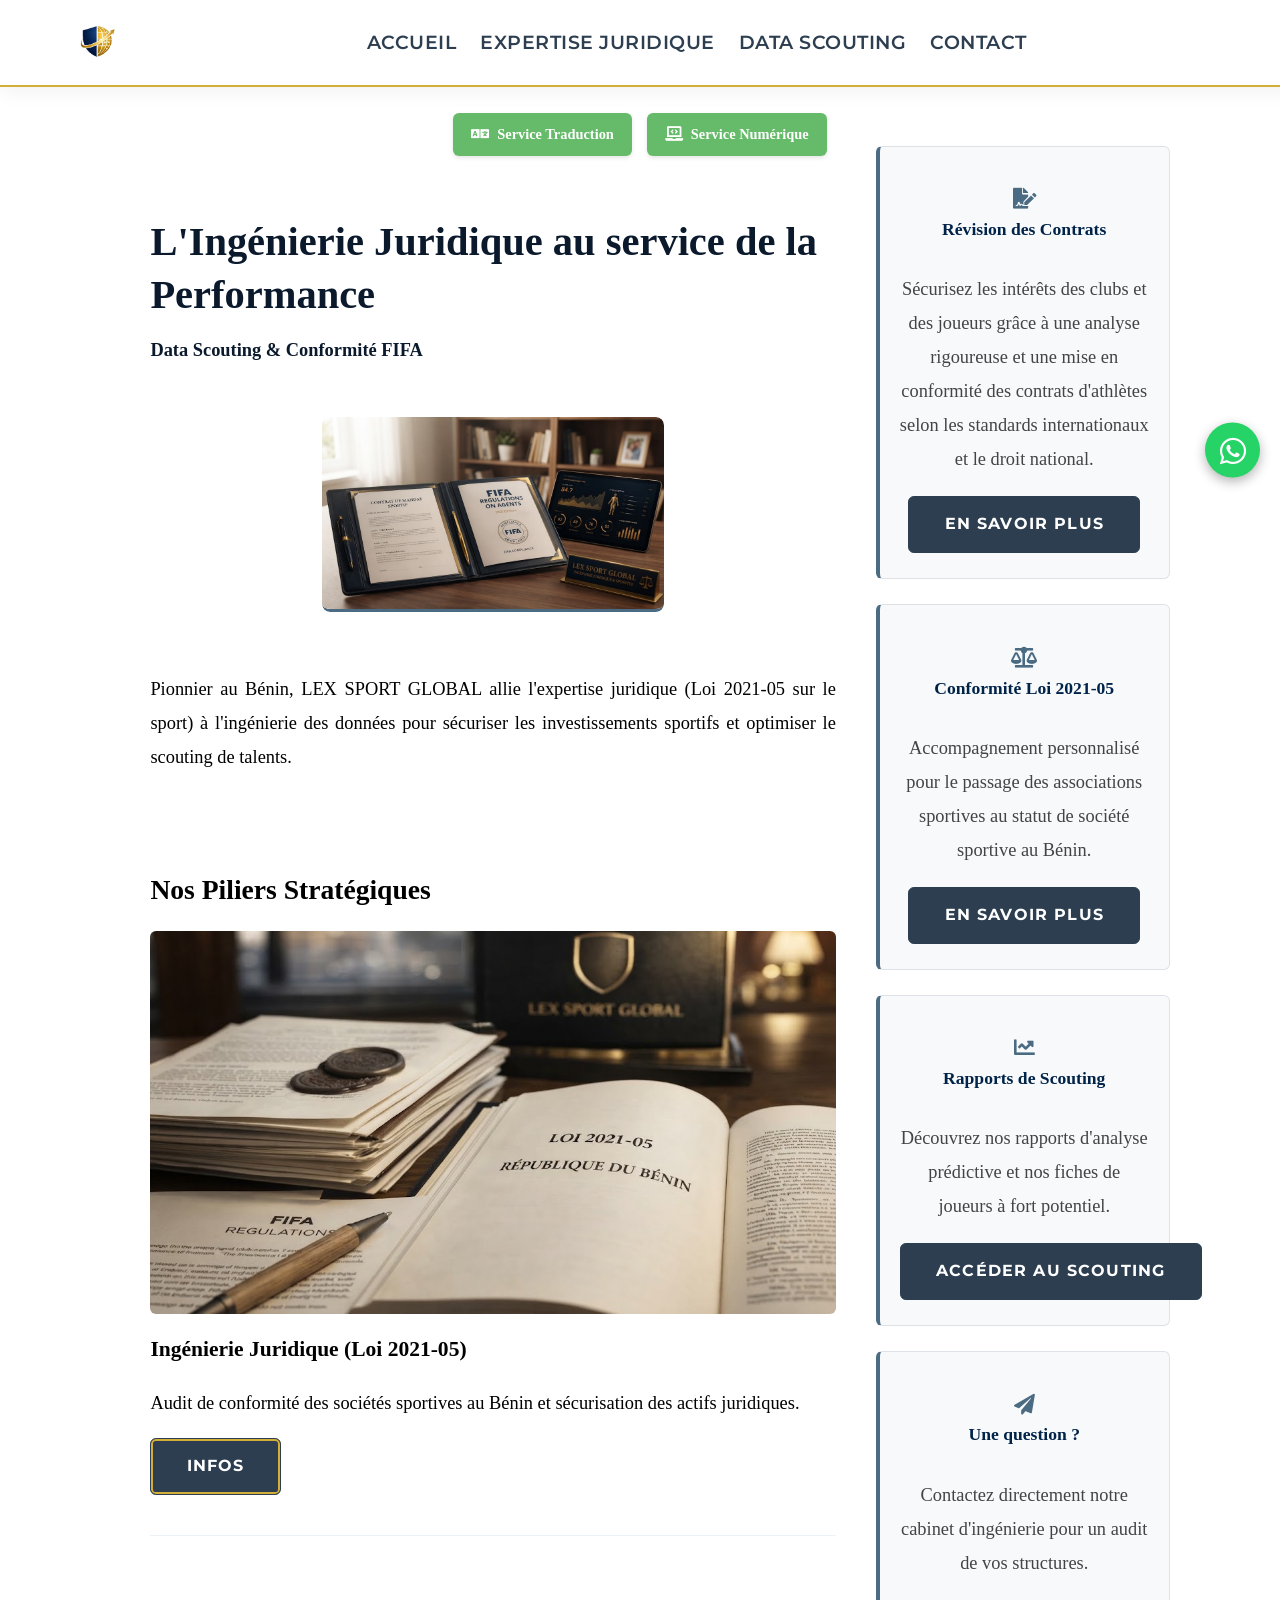
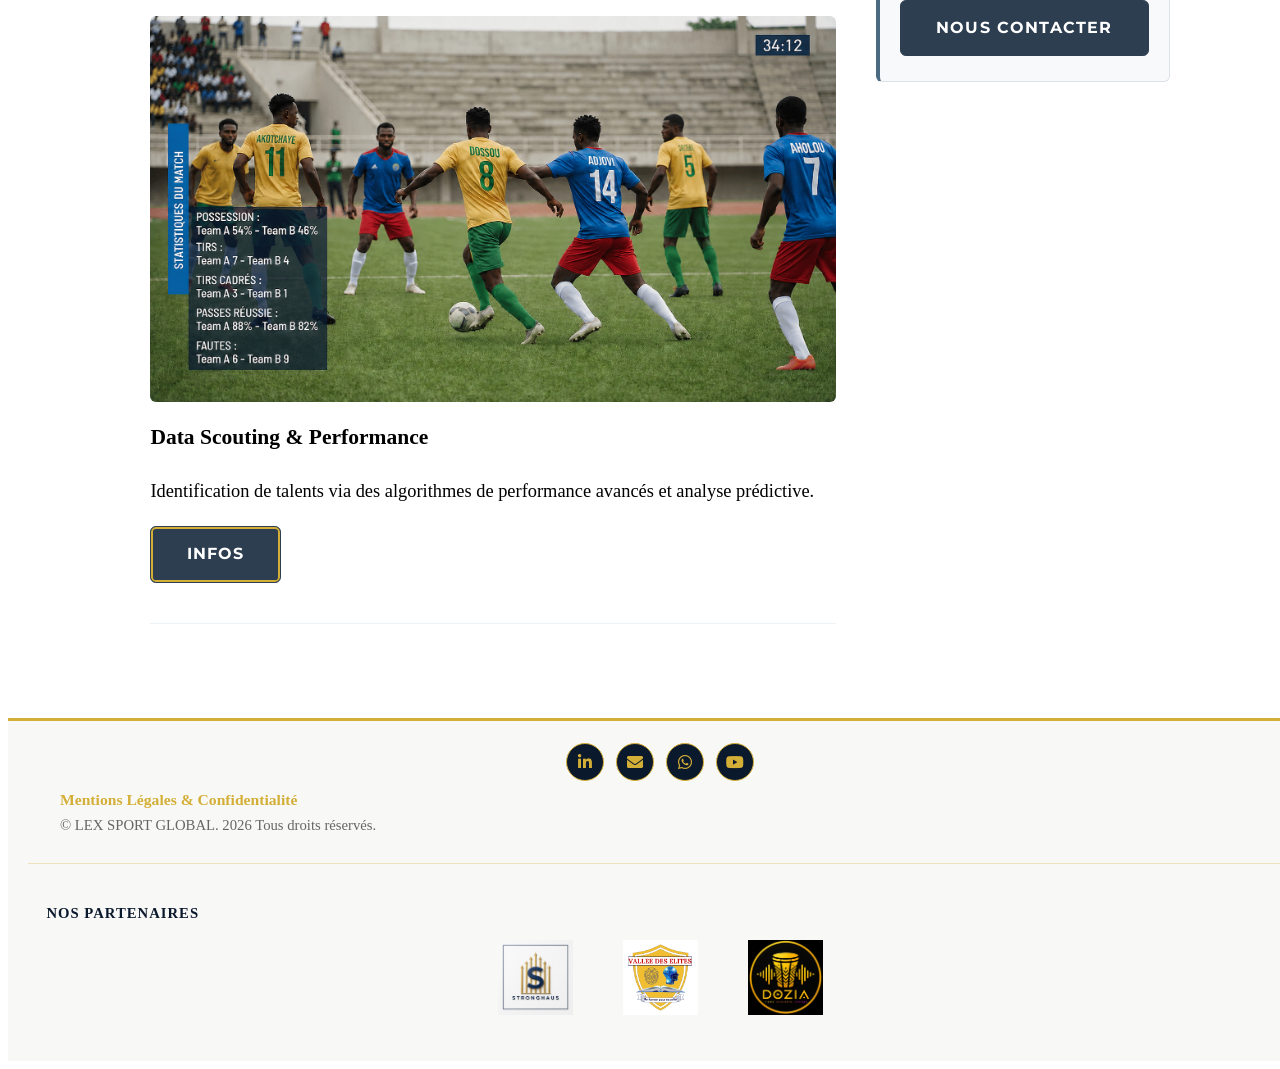
==== index.html @ 646df663 "Update index.html" ====
<!DOCTYPE HTML>
<html lang="fr">
	<head>
		<title>Lex Sport Global | Droit • Data • Performance</title>
		<meta charset="utf-8" />
		<meta name="viewport" content="width=device-width, initial-scale=1, user-scalable=no" />

	<!-- FAVICONS -->
		<link rel="icon" type="image/x-icon" href="images/favicon.ico">
		<link rel="icon" type="image/svg+xml" href="images/favicon.svg">
		<link rel="apple-touch-icon" href="images/apple-touch-icon.png">
		
		<link rel="stylesheet" href="assets/css/fontawesome-all.min.css" />
		<link rel="stylesheet" href="assets/css/main.css" />

		<!-- Styles spécifiques pour la disposition 70/30 & Ajustements Bannière -->
		<style>
			/* Agencement 70/30 pour ordinateurs et grands écrans */
			@media screen and (min-width: 981px) {
				.page-layout-container {
					display: flex;
					gap: 40px;
					align-items: flex-start;
				}
				.main-content-70 {
					flex: 0 0 70%;
					max-width: 70%;
				}
				.sidebar-30 {
					flex: 0 0 30%;
					max-width: 30%;
				}
			}

			/* Repli sur 100% de largeur pour tablettes et mobiles */
			@media screen and (max-width: 980px) {
				.page-layout-container {
					display: block;
				}
				.main-content-70,
				.sidebar-30 {
					width: 100%;
					max-width: 100%;
				}
				.sidebar-30 {
					margin-top: 40px;
				}
			}

			/* Style conteneur d'encadré pour la colonne de droite (Centré et couleurs sobres) */
			.sidebar-box {
				background-color: #f8f9fa;
				border: 1px solid rgba(0, 35, 73, 0.1);
				border-left: 4px solid #4A6B82; /* Remplacement de l'or par un bleu ardoise sobre */
				padding: 25px 20px;
				border-radius: 6px;
				margin-bottom: 25px;
				text-align: center; 
				
				/* Centre les textes et éléments internes */
				display: flex;
				flex-direction: column;
				align-items: center;
				justify-content: center;
			}
			.sidebar-box h3 {
				color: #002349;
				margin-bottom: 12px;
				font-size: 1.1rem;
				text-align: center;
				width: 100%;
			}
			.sidebar-box h3 i {
				display: block;
				margin: 0 auto 8px auto;
				color: #4A6B82; /* Icône sobre harmonisée */
				font-size: 1.3rem;
			}
			.sidebar-box p {
				font-size: 0.9rem;
				line-height: 1.6;
				color: #444;
				text-align: center;
				margin-bottom: 20px;
			}
			
			/* Centrage et harmonisation sobre des boutons de la sidebar */
			.sidebar-box .button {
				display: inline-flex;
				align-items: center;
				justify-content: center;
				margin: 0 auto;
				background-color: #2C3E50 !important; /* Gris-bleu foncé neutre et professionnel */
				color: #ffffff !important;
				border: 1px solid #2C3E50 !important;
				box-shadow: none !important;
				transition: background-color 0.3s ease, border-color 0.3s ease;
			}
			.sidebar-box .button:hover {
				background-color: #1A252F !important;
				border-color: #1A252F !important;
			}

			/* --- CORRECTION : Suppression des puces sur les actions --- */
			.actions {
				list-style: none;
				padding: 0;
				margin: 0;
			}
			
			/* Harmonisation sobre des boutons généraux de la page */
			.actions .button {
				background-color: #2C3E50 !important;
				color: #ffffff !important;
				border: 1px solid #2C3E50 !important;
			}
			.actions .button:hover {
				background-color: #1A252F !important;
				border-color: #1A252F !important;
			}

			/* --- AJUSTEMENTS DEMANDÉS (ACCUEIL) --- */
			/* 1. Centrage et rapprochement du Titre et du Sous-titre */
			.banner-custom .banner-title {
				text-align: center;
				margin-bottom: 10px; /* Réduit pour rapprocher de l'image */
			}
			.banner-custom .banner-title h1 {
				margin-bottom: 5px;
			}

			/* 2. Image Cover ultra-large et rapprochée des textes sur PC */
			.cover-image-container {
				display: flex;
				justify-content: center;
				margin: 10px 0; /* Marges réduites pour rapprocher des textes haut et bas */
			}
			.cover-image-container img {
				width: 100%; /* Largeur maximale sur PC */
				max-height: 560px; /* Hauteur généreuse */
				object-fit: cover;
				border-radius: 8px;
				border-bottom: 3px solid #4A6B82; /* Remplacement de la bordure dorée */
				box-shadow: 0 10px 25px rgba(0,0,0,0.15);
			}

			.banner-body {
				margin-top: 10px; /* Rapproche le texte du dessous de l'image */
			}

			/* Adaptation mobile pour l'image cover (réglages maintenus) */
			@media screen and (max-width: 736px) {
				.cover-image-container img {
					width: 100%;
					max-height: 300px;
				}
			}
			/* --- BOUTONS SERVICES PERSONNELS --- */
.personal-services {
    display: flex;
    justify-content: center;
    gap: 15px;
    padding: 15px 20px 0 20px;
    margin-bottom: -10px; /* Réduit l'espace avant le contenu principal */
}
.btn-perso {
    background-color: #66bb6a !important; /* Vert clair */
    color: #ffffff !important;
    padding: 8px 18px;
    border-radius: 6px;
    text-decoration: none;
    font-weight: 600;
    font-size: 0.9rem;
    display: inline-flex;
    align-items: center;
    border: none;
    box-shadow: 0 2px 4px rgba(0,0,0,0.1);
    transition: opacity 0.3s ease;
}
.btn-perso i {
    margin-right: 8px; /* Espace entre l'icône et le texte */
}
.btn-perso:hover {
    opacity: 0.85; /* Effet visuel au survol */
}

/* Adaptation pour les téléphones portables */
@media screen and (max-width: 736px) {
    .personal-services {
        flex-direction: column;
        align-items: center;
        gap: 10px;
    }
    .btn-perso {
        width: 100%;
        justify-content: center;
    }
}
		</style>

		<!-- Google tag (gtag.js) -->
		<script async src="https://www.googletagmanager.com/gtag/js?id=G-VKBQS18D5E"></script>
		<script>
		  window.dataLayer = window.dataLayer || [];
		  function gtag(){dataLayer.push(arguments);}
		  gtag('js', new Date());

		  gtag('config', 'G-VKBQS18D5E');
		</script>
		<!-- Import de la police Montserrat -->
		<link rel="preconnect" href="https://fonts.googleapis.com">
		<link rel="preconnect" href="https://fonts.gstatic.com" crossorigin>
		<link href="https://fonts.googleapis.com/css2?family=Montserrat:wght@400;500;600;700&display=swap" rel="stylesheet">
	</head>
	<body class="is-preload">

		<div id="wrapper">

			<!-- Header Horizontal -->
			<header id="header">
				<div class="header-container">
					<!-- Logo -->
					<a href="index.html" class="logo">
                         <img src="images/logo_final.jpg" alt="Logo LEX SPORT GLOBAL" style="height: 38px;" />
                    </a>

					<!-- Menu Navigation -->
					<nav id="menu-nav">
						<ul>
							<li><a href="index.html">Accueil</a></li>
							<li><a href="generic.html">Expertise Juridique</a></li>
							<li><a href="scouting.html">Data Scouting</a></li> 
							<li><a href="contact.html">Contact</a></li>
						</ul>
					</nav>

					<div class="header-right">
						
						<!-- Bouton Hamburger Mobile -->
						<button class="nav-toggle" id="navToggle" aria-label="Toggle Menu">
							<i class="fas fa-bars"></i>
						</button>
					</div>
				</div>
			</header>
<!-- BOUTONS SERVICES PERSONNELS (Sous le menu) -->
<div class="personal-services">
<a href="https://wa.me/2290196454539?text=Bonjour,%20je%20souhaiterais%20avoir%20des%20informations%20sur%20votre%20service%20de%20traduction." class="btn-perso" target="_blank" rel="noopener noreferrer">
	<i class="fas fa-language"></i> Service Traduction
</a>
<a href="https://wa.me/2290196454539?text=Bonjour,%20je%20souhaiterais%20avoir%20des%20informations%20sur%20vos%20services%20numériques." class="btn-perso" target="_blank" rel="noopener noreferrer">
	<i class="fas fa-laptop-code"></i> Service Numérique
</a>
</div>
			<!-- Contenu principal -->
			<div id="main">
				<div class="inner">

					<!-- Structure globale 70% à gauche / 30% à droite -->
					<div class="page-layout-container">

						<!-- COLONNE PRINCIPALE (70% de la largeur sur PC) -->
						<main class="main-content-70">

							<!-- Banner Section -->
							<section id="banner" class="banner-custom">
							  <!-- 1. Titre & Sous-titre (Centrés) -->
							  <div class="banner-title">
							    <h1>
							      L'Ingénierie Juridique au service de la Performance
							    </h1>
							    <p class="subtitle-tagline">
							      Data Scouting &amp; Conformité FIFA
							    </p>
							  </div>

							  <!-- 2. Image Cover Agrandie, Élargie et Rapprochée -->
							  <div class="cover-image-container">
							    <img src="images/cover.jpg" alt="Lex Sport Global - Expertise Juridique et Data" />
							  </div>

							  <!-- 3. Paragraphe de texte -->
							  <div class="banner-body">
							    <p class="lang-fr">
							      Pionnier au Bénin, LEX SPORT GLOBAL allie l'expertise juridique (Loi 2021-05 sur le sport) à l'ingénierie des données pour sécuriser les investissements sportifs et optimiser le scouting de talents.
							    </p>
							  </div>
							</section>

							<!-- Section Piliers Stratégiques -->
							<section>
								<header class="major">
									<h2>Nos Piliers Stratégiques</h2>
								</header>
								<div class="posts">
									<!-- Article 1 -->
									<article>
										<a href="generic.html" class="image">
											<img src="images/expertise_legal.jpg" alt="Ingénierie Juridique" />
										</a>
										<h3>Ingénierie Juridique (Loi 2021-05)</h3>
										<p class="lang-fr">Audit de conformité des sociétés sportives au Bénin et sécurisation des actifs juridiques.</p>
										<div class="actions">
											<a href="generic.html" class="button">Infos</a>
										</div>
									</article>
									<!-- Article 2 -->
									<article>
										<a href="scouting.html" class="image">
											<img src="images/scouting_data.jpg" alt="Data Scouting" />
										</a>
										<h3>Data Scouting & Performance</h3>
										<p class="lang-fr">Identification de talents via des algorithmes de performance avancés et analyse prédictive.</p>
										<div class="actions">
											<a href="scouting.html" class="button">Infos</a>
										</div>
									</article>
								</div>
							</section>

						</main>

						<!-- COLONNE LATÉRALE / SIDEBAR (30% de la largeur sur PC) -->
						<aside class="sidebar-30">
							
							<!-- Nouveau bloc : Révision des contrats des athlètes -->
							<div class="sidebar-box">
								<h3><i class="fas fa-file-signature"></i> Révision des Contrats</h3>
								<p>Sécurisez les intérêts des clubs et des joueurs grâce à une analyse rigoureuse et une mise en conformité des contrats d'athlètes selon les standards internationaux et le droit national.</p>
								<a href="generic.html" class="button small">En savoir plus</a>
							</div>

							<div class="sidebar-box">
								<h3><i class="fas fa-balance-scale"></i> Conformité Loi 2021-05</h3>
								<p>Accompagnement personnalisé pour le passage des associations sportives au statut de société sportive au Bénin.</p>
								<a href="generic.html" class="button small">En savoir plus</a>
							</div>

							<div class="sidebar-box">
								<h3><i class="fas fa-chart-line"></i> Rapports de Scouting</h3>
								<p>Découvrez nos rapports d'analyse prédictive et nos fiches de joueurs à fort potentiel.</p>
								<a href="scouting.html" class="button small">Accéder au Scouting</a>
							</div>

							<div class="sidebar-box">
								<h3><i class="fas fa-paper-plane"></i> Une question ?</h3>
								<p>Contactez directement notre cabinet d'ingénierie pour un audit de vos structures.</p>
								<a href="contact.html" class="button small">Nous contacter</a>
							</div>

						</aside>

					</div> <!-- Fin .page-layout-container -->

				</div>
			</div>

			<!-- Footer -->
			<footer id="footer">
				<div class="inner">
					<ul class="icons">
						<li><a href="https://www.linkedin.com/company/lexsportglobal/?viewAsMember=true" target="_blank" rel="noopener noreferrer" class="icon brands fa-linkedin-in"><span class="label">LinkedIn</span></a></li>
						<li><a href="mailto:lexsportglobal.contact@gmail.com" target="_blank" rel="noopener noreferrer" class="icon solid fa-envelope"><span class="label">Email</span></a></li>
						<li><a href="https://wa.me/2290196454539?text=Bonjour%20LEX%20SPORT%20GLOBAL,%20je%20souhaiterais%20en%20savoir%20plus%20sur%20vos%20services%20d'audit." target="_blank" rel="noopener noreferrer" class="icon brands fa-whatsapp"><span class="label">WhatsApp</span></a></li>
						<li><a href="https://youtube.com" target="_blank" rel="noopener noreferrer" class="icon brands fa-youtube"><span class="label">YouTube</span></a></li>
					</ul>
					<p><a href="legales.html">Mentions Légales & Confidentialité</a></p>
					<p class="copyright">&copy; LEX SPORT GLOBAL. 2026 Tous droits réservés.</p>
				</div>

				<!-- Section Partenaires -->
				<section class="partners-section">
				    <h2>Nos Partenaires</h2>
				    <div class="partners-grid">
				        <div class="partner-item">
				            <img src="images/Stronghaus-logo.png" alt="Stronghaus" />
				        </div>
				        <div class="partner-item">
				            <img src="images/vallée_des_elites.png" alt="Vallée des Elites" />
				        </div>
				        <div class="partner-item">
				            <img src="images/dozia logo.png" alt="Dozia" />
				        </div>
				    </div>
				</section>
			</footer>

		</div>

		<!-- Bulle Flottante WhatsApp -->
		<a href="https://wa.me/2290196454539?text=Demande%20d'information" class="whatsapp-float" aria-label="Contact WhatsApp">
			<i class="fab fa-whatsapp"></i>
		</a>
          <!-- Scripts -->
		<script src="assets/js/jquery.min.js"></script>
		<script src="assets/js/browser.min.js"></script>
		<script src="assets/js/breakpoints.min.js"></script>
		<script src="assets/js/util.js"></script>
		<script src="assets/js/main.js"></script>
		<script src="assets/js/hamburger.js"></script>
	</body>
</html>
---- assets/css/main.css ----
/* --------------------------------------------------------------------------
   1. Base & Reset Modifications
   -------------------------------------------------------------------------- */
#wrapper {
  display: block !important;
  padding-top: 90px;
}

#main {
  width: 100% !important;
  max-width: 1200px;
  margin: 0 auto;
}

#main > .inner {
  padding: 0 6em 0.1em 6em;
  margin: 0 auto;
  max-width: 110em;
}

#main > .inner > section {
  padding: 4em 0 4em 0;
  border-top: solid 2px rgba(210, 215, 217, 0.75);
}

#main > .inner > section:first-of-type {
  border-top: 0 !important;
}

@media screen and (max-width: 736px) {
  #main > .inner {
    padding: 0 1.5em 0.1em 1.5em;
  }
}

/* --------------------------------------------------------------------------
   2. Modern Header & Navigation Controls
   -------------------------------------------------------------------------- */
#header {
  position: fixed;
  top: 0;
  left: 0;
  width: 100%;
  z-index: 1000;
  background: rgba(255, 255, 255, 0.98);
  backdrop-filter: blur(8px);
  border-bottom: 2px solid #D4AF37;
  box-shadow: 0 4px 20px rgba(11, 25, 44, 0.06);
  padding: 0 2em;
  height: 85px;
  margin: 0;
  display: flex;
  align-items: center;
}

.header-container {
  max-width: 1200px;
  width: 100%;
  height: 100%;
  margin: 0 auto;
  display: flex;
  align-items: center;
  justify-content: space-between;
}

/* Header Logo */
#header .logo {
  display: flex;
  flex-direction: column;
  align-items: center;
  justify-content: center;
  border: none;
  text-decoration: none;
  line-height: 1.2;
  padding: 5px 0;
}

#header .logo img {
  margin-right: 0 !important;
  margin-bottom: 3px;
  height: 38px;
  width: auto;
}

/* Desktop Horizontal Menu */
#menu-nav {
  display: block !important;
}

#menu-nav ul {
  list-style: none;
  margin: 0;
  padding: 0;
  display: flex;
  align-items: center;
  gap: 24px;
}

#menu-nav ul li {
  padding: 0;
}

#menu-nav ul li a {
  text-decoration: none;
  font-weight: 700;
  text-transform: uppercase;
  font-size: 1.05em;
  letter-spacing: 0.05em;
  color: #2c3e50;
  position: relative;
  padding: 10px 0;
  transition: color 0.25s ease;
}

#menu-nav ul li a::after {
  content: '';
  position: absolute;
  bottom: 0;
  left: 0;
  width: 0%;
  height: 3px;
  background-color: #C5A05F;
  transition: width 0.25s ease;
}

#menu-nav ul li a:hover {
  color: #C5A05F;
}

#menu-nav ul li a:hover::after {
  width: 100%;
}

/* Header Right Area */
.header-right {
  display: flex;
  align-items: center;
  gap: 16px;
}

.btn-contact-header {
  background-color: #2c3e50 !important;
  color: #ffffff !important;
  box-shadow: none !important;
  border-radius: 4px;
  font-size: 0.8em !important;
  height: 2.8em !important;
  line-height: 2.8em !important;
  padding: 0 1.4em !important;
  font-weight: 700;
  text-transform: uppercase;
  letter-spacing: 0.05em;
  transition: all 0.25s ease !important;
}

.btn-contact-header:hover {
  background-color: #C5A05F !important;
  color: #0B192C !important;
}

.nav-toggle {
  display: none;
  background: transparent;
  border: none;
  font-size: 1.5em;
  cursor: pointer;
  color: #2c3e50;
  padding: 8px;
  box-shadow: none !important;
}

/* --------------------------------------------------------------------------
   3. Social Media & Icons (Footer & Contact)
   -------------------------------------------------------------------------- */

/* Alignement et structure de la liste d'icônes */
ul.icons,
ul.contact-icons,
ul.contact-icons-only {
    display: flex !important;
    justify-content: center !important;
    align-items: center !important;
    gap: 15px !important;
    list-style: none !important;
    padding: 0 !important;
    margin: 1.5em 0 !important;
}

ul.icons li,
ul.contact-icons li,
ul.contact-icons-only li {
    padding: 0 !important;
    display: inline-block !important;
}

/* Cercles dorés pour les icônes */
ul.icons li a,
ul.contact-icons li a,
ul.contact-icons-only li a {
    display: inline-flex !important;
    align-items: center !important;
    justify-content: center !important;
    width: 42px !important;
    height: 42px !important;
    border-radius: 50% !important;
    background: #0B192C !important;
    border: 1px solid #D4AF37 !important;
    color: #D4AF37 !important;
    font-size: 1.1em !important;
    text-decoration: none !important;
    transition: all 0.3s ease !important;
    position: relative;
}

/* Animation au survol */
ul.icons li a:hover,
ul.contact-icons li a:hover,
ul.contact-icons-only li a:hover {
    background-color: #D4AF37 !important;
    color: #0B192C !important;
    transform: translateY(-3px) !important;
    box-shadow: 0 4px 12px rgba(212, 175, 55, 0.3) !important;
}

/* Gestion du texte caché (.label) sans bloquer l'affichage des icônes */
ul.icons li a .label,
ul.contact-icons li a .label {
    display: inline-block !important;
    width: 0 !important;
    height: 0 !important;
    overflow: hidden !important;
    font-size: 0 !important;
    text-indent: -9999px !important;
}

/* Support Font Awesome pour afficher correctement les glyphes */
ul.icons li a.icon::before,
ul.contact-icons li a.icon::before {
    font-size: 1rem !important;
    line-height: 1 !important;
    display: inline-block !important;
}

ul.icons li a.brands::before,
ul.contact-icons li a.brands::before {
    font-family: 'Font Awesome 5 Brands', 'Font Awesome 6 Brands' !important;
    font-weight: 400 !important;
}

ul.icons li a.solid::before,
ul.contact-icons li a.solid::before {
    font-family: 'Font Awesome 5 Free', 'Font Awesome 6 Free' !important;
    font-weight: 900 !important;
}

/* --------------------------------------------------------------------------
   4. Banner Section & Cover Image Configuration
   -------------------------------------------------------------------------- */
#banner {
  display: flex !important;
  flex-direction: column !important;
  align-items: stretch !important;
  padding: 2em 0 3em 0 !important;
  width: 100% !important;
}

#banner .content {
  width: 100% !important;
  max-width: 100% !important;
  flex-grow: 1 !important;
  flex-shrink: 1 !important;
  margin: 0 !important;
  padding: 0 !important;
}

#banner .image,
.cover-image-container {
  width: 50% !important;
  max-width: 50% !important;
  margin: 1.5rem auto 2rem auto !important;
  overflow: hidden;
  border-radius: 8px;
  display: block !important;
}

#banner .image img,
.cover-image-container img {
  width: 100% !important;
  height: auto !important;
  max-height: 364px;
  object-fit: cover;
  display: block;
}

.banner-title h1 {
  color: #0B192C;
  margin-bottom: 0.5rem;
  line-height: 1.3 !important;
  font-size: 2.2em;
}

.banner-title .subtitle-tagline {
  font-size: 1.15em;
  font-weight: 600;
  color: #0B192C;
  margin-top: 0.75rem;
  margin-bottom: 1rem;
}

.banner-body {
  width: 100%;
  margin-top: 1rem;
}

/* --------------------------------------------------------------------------
   5. Content Alignment, Typography & Line Height
   -------------------------------------------------------------------------- */
body, p, li {
  font-size: 1.15rem !important;
  line-height: 1.85 !important;
  text-align: justify;
}

h1, h2, h3, h4, h5, h6 {
  text-align: left;
  line-height: 1.35 !important;
}

.posts {
  display: flex !important;
  flex-direction: column !important;
  gap: 50px !important;
  margin: 0 0 2em 0;
  width: 100%;
}

.posts article {
  width: 100% !important;
  margin: 0 0 30px 0 !important;
  border-bottom: 1px solid #edf2f7;
  padding-bottom: 40px;
  position: relative;
}

.posts article .image {
  max-height: 420px;
  overflow: hidden;
  margin-bottom: 20px;
  border-radius: 6px;
  display: block;
}

.posts article .image img {
  width: 100%;
  height: 100%;
  object-fit: cover;
  display: block;
}

/* Feature Grid */
.features {
  display: flex;
  flex-wrap: wrap;
  margin: 0 0 2em -3em;
  width: calc(100% + 3em);
}

.features article {
  align-items: center;
  display: flex;
  margin: 0 0 3em 3em;
  position: relative;
  width: calc(50% - 3em);
}

.features article:nth-child(2n - 1) {
  margin-right: 1.5em;
}

.features article:nth-child(2n) {
  margin-left: 1.5em;
}

.features article:nth-last-child(1), 
.features article:nth-last-child(2) {
  margin-bottom: 0;
}

.features article .icon {
  flex-grow: 0;
  flex-shrink: 0;
  display: block;
  height: 10em;
  line-height: 10em;
  margin: 0 2em 0 0;
  text-align: center;
  width: 10em;
}

.features article .icon:before {
  color: #D4AF37;
  font-size: 2.75rem;
  position: relative;
  top: 0.05em;
}

.features article .icon:after {
  transform: rotate(45deg);
  border-radius: 0.25rem;
  border: solid 2px rgba(212, 175, 55, 0.4);
  content: '';
  display: block;
  height: 7em;
  left: 50%;
  margin: -3.5em 0 0 -3.5em;
  position: absolute;
  top: 50%;
  width: 7em;
}

.features article .content {
  flex-grow: 1;
  flex-shrink: 1;
  width: 100%;
}

.features article .content > :last-child {
  margin-bottom: 0;
}

/* --------------------------------------------------------------------------
   6. Buttons, Tables & Utility Styles
   -------------------------------------------------------------------------- */
input[type="submit"],
input[type="reset"],
input[type="button"],
button,
.button {
  appearance: none;
  transition: background-color 0.2s ease-in-out, color 0.2s ease-in-out, border-color 0.2s ease-in-out;
  background-color: transparent;
  border-radius: 0.375em;
  border: 0;
  box-shadow: inset 0 0 0 2px #D4AF37;
  color: #0B192C !important;
  cursor: pointer;
  display: inline-block;
  font-family: 'Montserrat', sans-serif !important;
  font-size: 0.85em;
  font-weight: 700;
  height: 3.5em;
  letter-spacing: 0.075em;
  line-height: 3.5em;
  padding: 0 2.25em;
  text-align: center;
  text-decoration: none;
  text-transform: uppercase;
  white-space: nowrap;
}

input[type="submit"]:hover,
input[type="reset"]:hover,
input[type="button"]:hover,
button:hover,
.button:hover {
  background-color: rgba(212, 175, 55, 0.1);
  color: #D4AF37 !important;
}

input[type="submit"].primary,
input[type="reset"].primary,
input[type="button"].primary,
button.primary,
.button.primary {
  background-color: #0B192C;
  box-shadow: none;
  color: #D4AF37 !important;
}

input[type="submit"].primary:hover,
input[type="reset"].primary:hover,
input[type="button"].primary:hover,
button.primary:hover,
.button.primary:hover {
  background-color: #172a45;
  color: #ffffff !important;
}

/* Tables */
.table-wrapper {
  -webkit-overflow-scrolling: touch;
  overflow-x: auto;
}

table {
  margin: 0 0 2em 0;
  width: 100%;
}

table tbody tr {
  border: solid 1px rgba(210, 215, 217, 0.75);
  border-left: 0;
  border-right: 0;
}

table tbody tr:nth-child(2n + 1) {
  background-color: rgba(230, 235, 237, 0.25);
}

table td {
  padding: 0.75em 0.75em;
}

table th {
  color: #0B192C;
  font-size: 0.9em;
  font-weight: 600;
  padding: 0 0.75em 0.75em 0.75em;
  text-align: left;
}

table thead {
  border-bottom: solid 2px rgba(210, 215, 217, 0.75);
}

/* --------------------------------------------------------------------------
   7. Typography Rules & Native Browser Translation Support
   -------------------------------------------------------------------------- */
#menu-nav ul li a,
#header nav a,
.nav-link {
  font-family: 'Montserrat', sans-serif !important;
  font-weight: 600 !important;
  letter-spacing: 0.5px;
}

/* Assure la compatibilité fluide avec la traduction automatique Google/Safari */
.goog-te-banner-frame {
  display: none !important;
}
body {
  top: 0px !important;
}

/* --------------------------------------------------------------------------
   8. Footer & Floating Elements - Version Compacte
   -------------------------------------------------------------------------- */
#footer {
  width: 100%;
  text-align: center;
  padding: 15px 20px !important;
  background: #F8F8F6;
  color: #002349;
  margin-top: 25px !important;
  border-top: 3px solid #D4AF37;
}

#footer .inner {
  max-width: 1200px;
  margin: 0 auto;
}

#footer ul.icons {
  margin: 0.4em 0 !important;
  gap: 12px !important;
}

#footer ul.icons li a {
  width: 36px !important;
  height: 36px !important;
  font-size: 0.95em !important;
}

#footer p {
  margin: 4px 0 !important;
  line-height: 1.3 !important;
}

#footer p a,
footer p a {
  color: #D4AF37 !important;
  font-weight: 800 !important;
  text-decoration: none !important;
  border-bottom: none !important;
  font-size: 0.85em !important;
  transition: color 0.3s ease;
}

#footer p a:hover,
footer p a:hover {
  color: #C5A05F !important;
  text-decoration: underline !important;
}

#footer .copyright {
  color: #666666;
  font-size: 0.8em !important;
  margin-top: 4px !important;
}

/* Bulle Flottante WhatsApp */
.whatsapp-float {
  position: fixed;
  top: 50%;
  right: 20px;
  transform: translateY(-50%);
  width: 55px;
  height: 55px;
  background-color: #25D366;
  color: #FFFFFF !important;
  border-radius: 50%;
  text-align: center;
  font-size: 30px;
  box-shadow: 0px 4px 12px rgba(0, 0, 0, 0.3);
  z-index: 9999;
  display: flex;
  align-items: center;
  justify-content: center;
  text-decoration: none !important;
  border-bottom: none !important;
  transition: transform 0.3s ease, box-shadow 0.3s ease, background-color 0.3s ease;
}

.whatsapp-float:hover {
  background-color: #1EBE57;
  transform: translateY(-50%) scale(1.1);
  box-shadow: 0px 6px 16px rgba(0, 0, 0, 0.4);
}

/* --------------------------------------------------------------------------
   9. Responsiveness: Phone & Tablet Breaks (< 980px)
   -------------------------------------------------------------------------- */
@media screen and (max-width: 980px) {
  /* Maintien des dimensions originales pour mobile et tablette */
  #banner .image,
  .cover-image-container {
    width: 100% !important;
    max-width: 100% !important;
    margin: 1.5rem 0 2rem 0 !important;
  }

  #banner .image img,
  .cover-image-container img {
    max-height: 520px !important;
  }

  body, p, li {
    font-size: 1.05rem !important;
    line-height: 1.75 !important;
    text-align: left;
  }

  body, #wrapper {
    padding-top: 0 !important;
    margin-top: 0 !important;
  }

  #header {
    padding: 8px 15px !important;
    position: relative !important;
    z-index: 10000 !important;
    background: #0B192C !important;
    width: 100% !important;
    box-sizing: border-box !important;
    top: 0 !important;
  }

  #header .header-container {
    display: flex !important;
    align-items: center !important;
    justify-content: space-between !important;
    width: 100% !important;
  }

  #header .logo img {
    height: 42px !important;
    width: auto !important;
  }

  #navToggle, .nav-toggle {
    display: flex !important;
    align-items: center !important;
    justify-content: center !important;
    position: relative !important;
    width: 44px !important;
    height: 44px !important;
    background-color: #0B192C !important;
    border: 2px solid #D4AF37 !important;
    border-radius: 6px !important;
    color: #D4AF37 !important;
    font-size: 1.4rem !important;
    cursor: pointer !important;
    z-index: 99999 !important;
  }

  /* --- MENU HAMBURGER MOBILE & TABLETTE COMPACT --- */
  #header #menu-nav,
  #menu-nav {
    display: none !important;
    position: absolute !important;
    top: 100% !important;
    left: auto !important;
    right: 0 !important;
    width: 66.66% !important;
    max-width: 320px !important;
    background: #0B192C !important;
    border-left: 2px solid #D4AF37 !important;
    border-bottom: 2px solid #D4AF37 !important;
    border-bottom-left-radius: 8px !important;
    box-shadow: -6px 10px 20px rgba(0, 0, 0, 0.4) !important;
    padding: 3px 0 !important;
    z-index: 9999 !important;
  }

  #header #menu-nav.active,
  #menu-nav.active {
    display: block !important;
  }

  #header #menu-nav ul,
  #menu-nav ul {
    display: flex !important;
    flex-direction: column !important;
    align-items: stretch !important;
    gap: 0 !important;
    margin: 0 !important;
    padding: 0 !important;
    list-style: none !important;
  }

  #header #menu-nav ul li,
  #menu-nav ul li {
    width: 100% !important;
    text-align: left !important;
    border-bottom: 1px solid rgba(212, 175, 55, 0.15) !important;
  }

  #header #menu-nav ul li:last-child,
  #menu-nav ul li:last-child {
    border-bottom: none !important;
  }

  #header #menu-nav ul li a,
  #menu-nav ul li a {
    display: block !important;
    color: #FFFFFF !important;
    font-weight: 600 !important;
    font-size: 0.75rem !important;
    line-height: 1.15 !important;
    letter-spacing: 0.5px !important;
    text-decoration: none !important;
    padding: 5px 12px !important;
    text-transform: uppercase !important;
  }

  #header #menu-nav ul li a:hover,
  #menu-nav ul li a:hover {
    color: #D4AF37 !important;
    background: rgba(212, 175, 55, 0.1) !important;
  }

  .btn-contact-header {
    display: none;
  }

  .features {
    margin: 0 0 2em 0;
    width: 100%;
  }

  .features article {
    margin: 0 0 3em 0;
    width: 100%;
  }
}

@media screen and (max-width: 736px) {
  .whatsapp-float {
    width: 48px;
    height: 48px;
    font-size: 26px;
    right: 15px;
  }
}

@media screen and (min-width: 981px) {
  #navToggle, .nav-toggle {
    display: none !important;
  }

  #header #menu-nav {
    display: block !important;
    position: static !important;
    background: transparent !important;
    box-shadow: none !important;
    border: none !important;
    width: auto !important;
  }
}

/* --------------------------------------------------------------------------
   10. Section Partenaires (Page d'accueil) - Logos grands & Titre réduit
   -------------------------------------------------------------------------- */
.partners-section {
    text-align: center;
    padding: 1.5em 1em !important; 
    margin-top: 1.5em !important;  
    border-top: 1px solid rgba(212, 175, 55, 0.3);
    background: transparent;
}

.partners-section h2 {
    color: #0B192C !important;
    font-size: 0.8em !important;
    font-weight: 700;
    text-transform: uppercase;
    letter-spacing: 1px;
    margin-bottom: 0.8em !important;
}

.partners-section h2 span {
    display: inline-block;
}

.partners-grid {
    display: flex;
    justify-content: center;
    align-items: center;
    flex-wrap: wrap;
    gap: 30px !important;
    max-width: 1200px;
    margin: 0 auto;
}

.partner-item {
    display: flex;
    align-items: center;
    justify-content: center;
    padding: 4px 10px !important;
}

.partners-grid img {
    max-height: 75px !important;
    max-width: 180px !important;
    width: auto;
    height: auto;
    object-fit: contain;
    filter: none !important;
    opacity: 1 !important;
    transition: transform 0.3s ease;
}

.partners-grid img:hover {
    transform: scale(1.08);
}

@media screen and (max-width: 736px) {
    .partners-section {
        padding: 1.2em 0.8em !important;
        margin-top: 1em !important;
    }

    .partners-section h2 {
        font-size: 0.75em !important;
    }

    .partners-grid {
        gap: 16px !important;
    }

    .partners-grid img {
        max-height: 45px !important;
        max-width: 120px !important;
    }
}
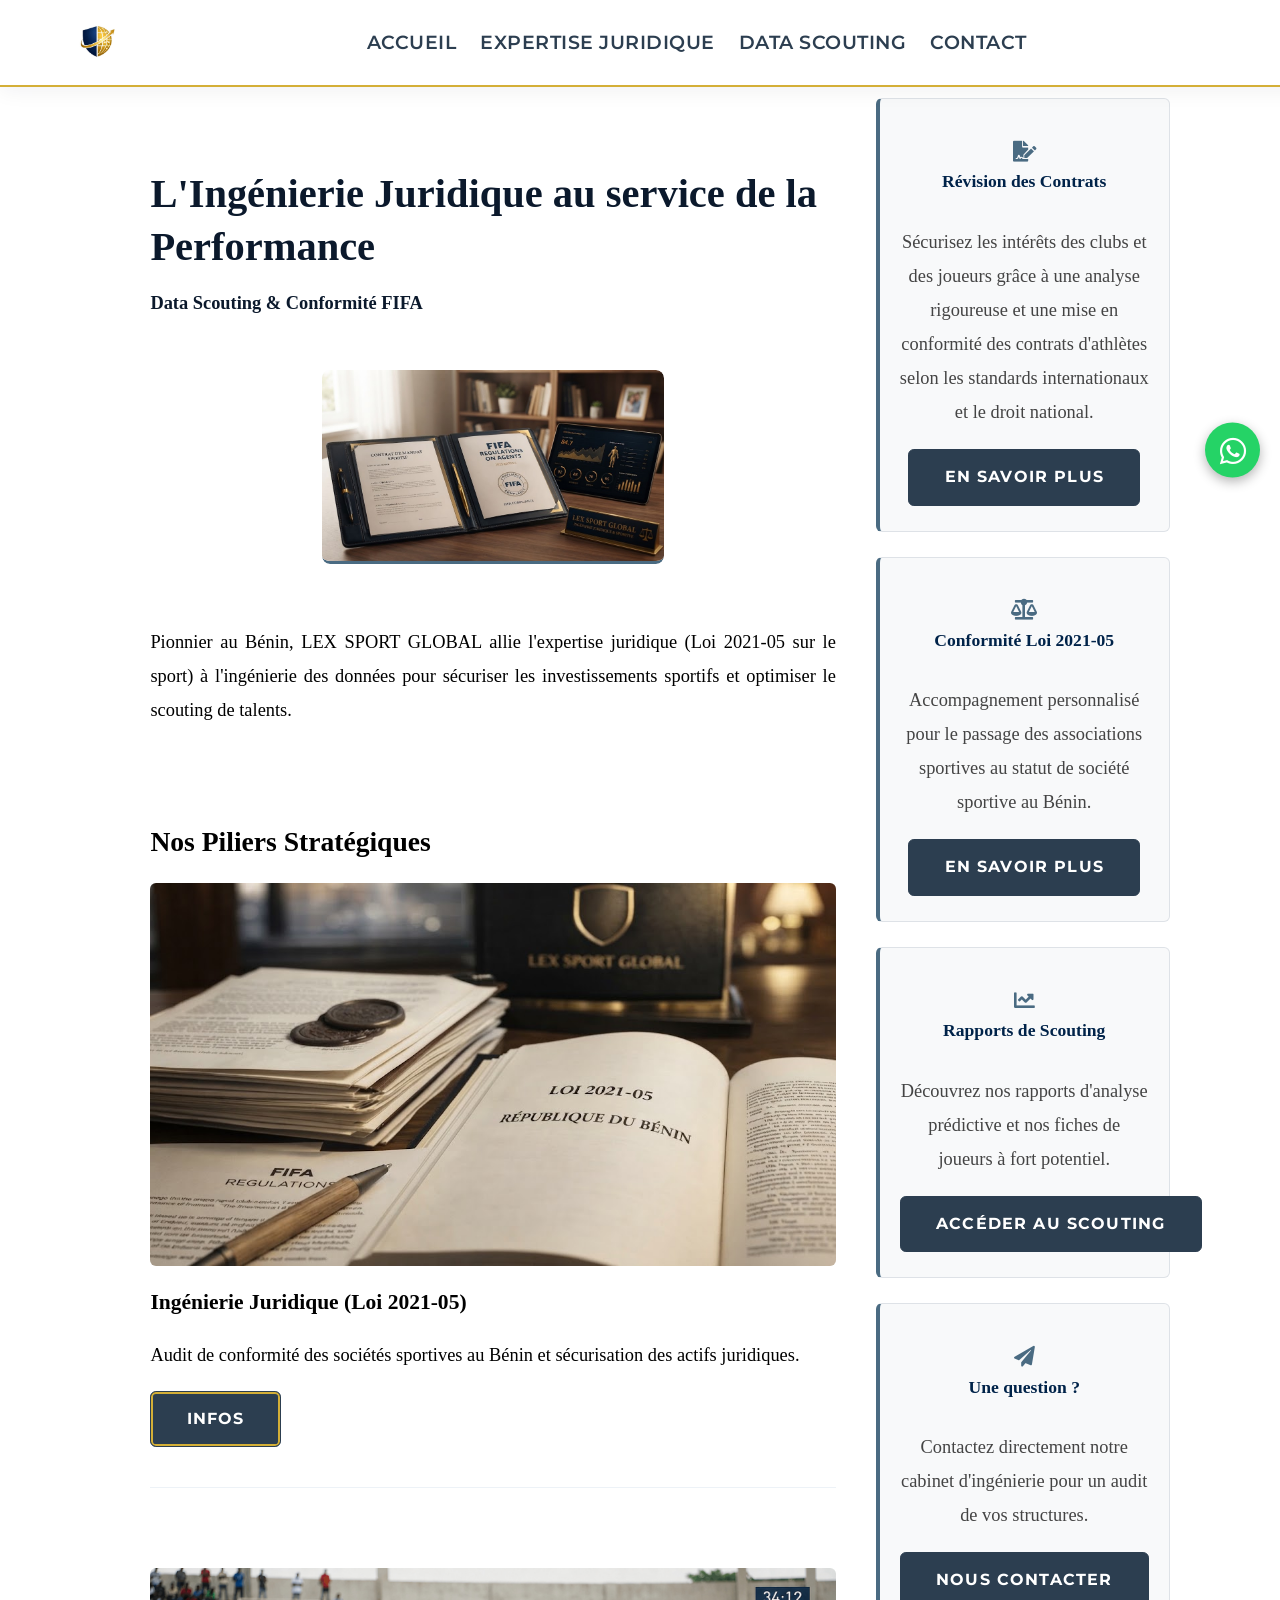
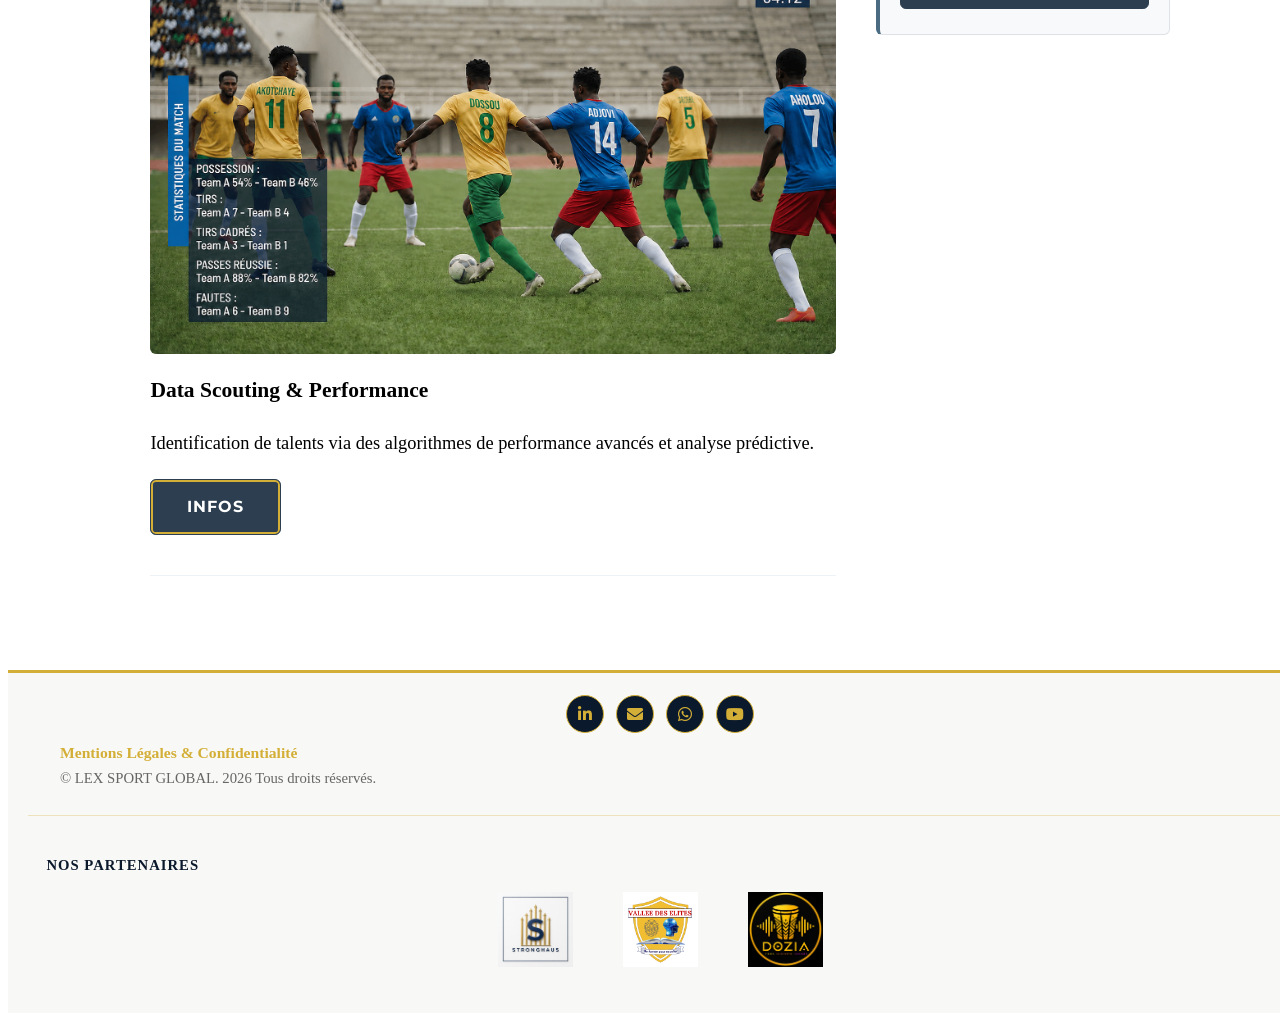
==== commit 1fa4a08b: "Update index.html" ====
--- a/index.html
+++ b/index.html
@@ -243,15 +243,7 @@
 					</div>
 				</div>
 			</header>
-<!-- BOUTONS SERVICES PERSONNELS (Sous le menu) -->
-<div class="personal-services">
-<a href="https://wa.me/2290196454539?text=Bonjour,%20je%20souhaiterais%20avoir%20des%20informations%20sur%20votre%20service%20de%20traduction." class="btn-perso" target="_blank" rel="noopener noreferrer">
-	<i class="fas fa-language"></i> Service Traduction
-</a>
-<a href="https://wa.me/2290196454539?text=Bonjour,%20je%20souhaiterais%20avoir%20des%20informations%20sur%20vos%20services%20numériques." class="btn-perso" target="_blank" rel="noopener noreferrer">
-	<i class="fas fa-laptop-code"></i> Service Numérique
-</a>
-</div>
+
 			<!-- Contenu principal -->
 			<div id="main">
 				<div class="inner">
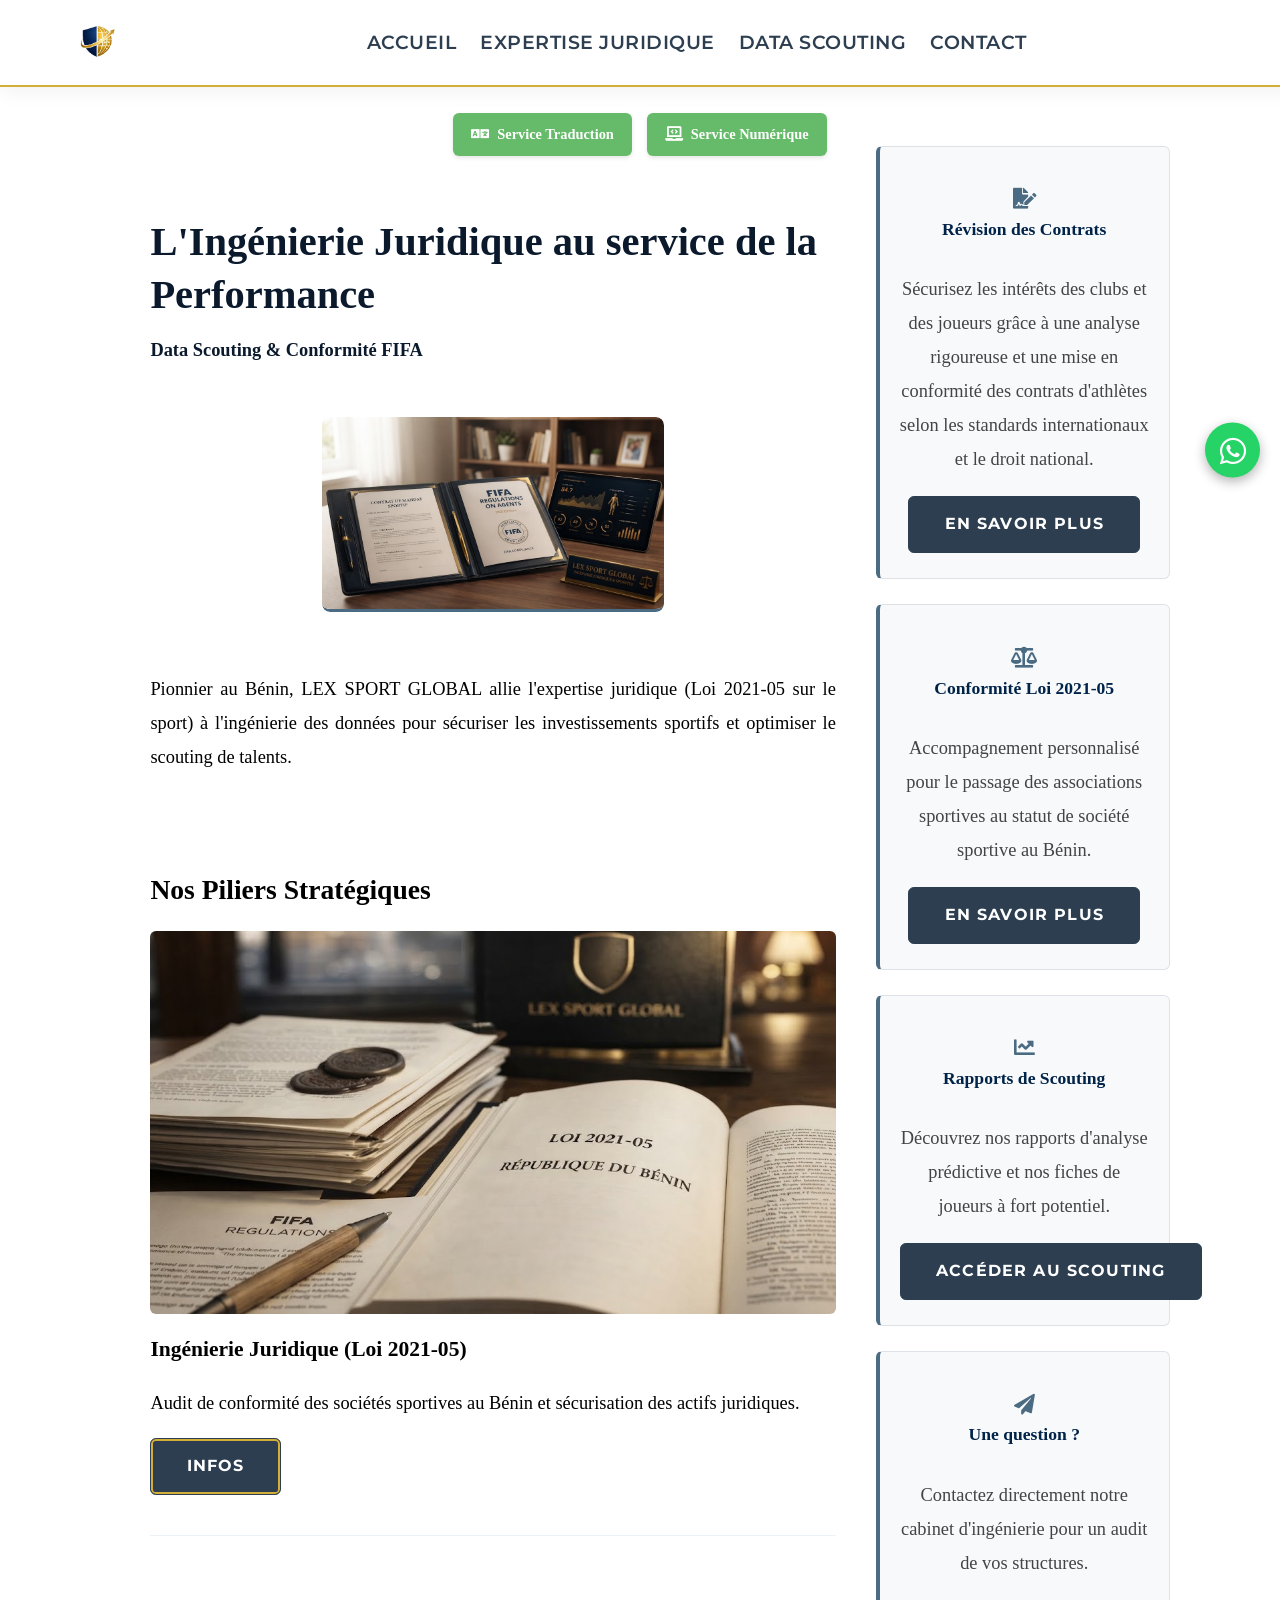
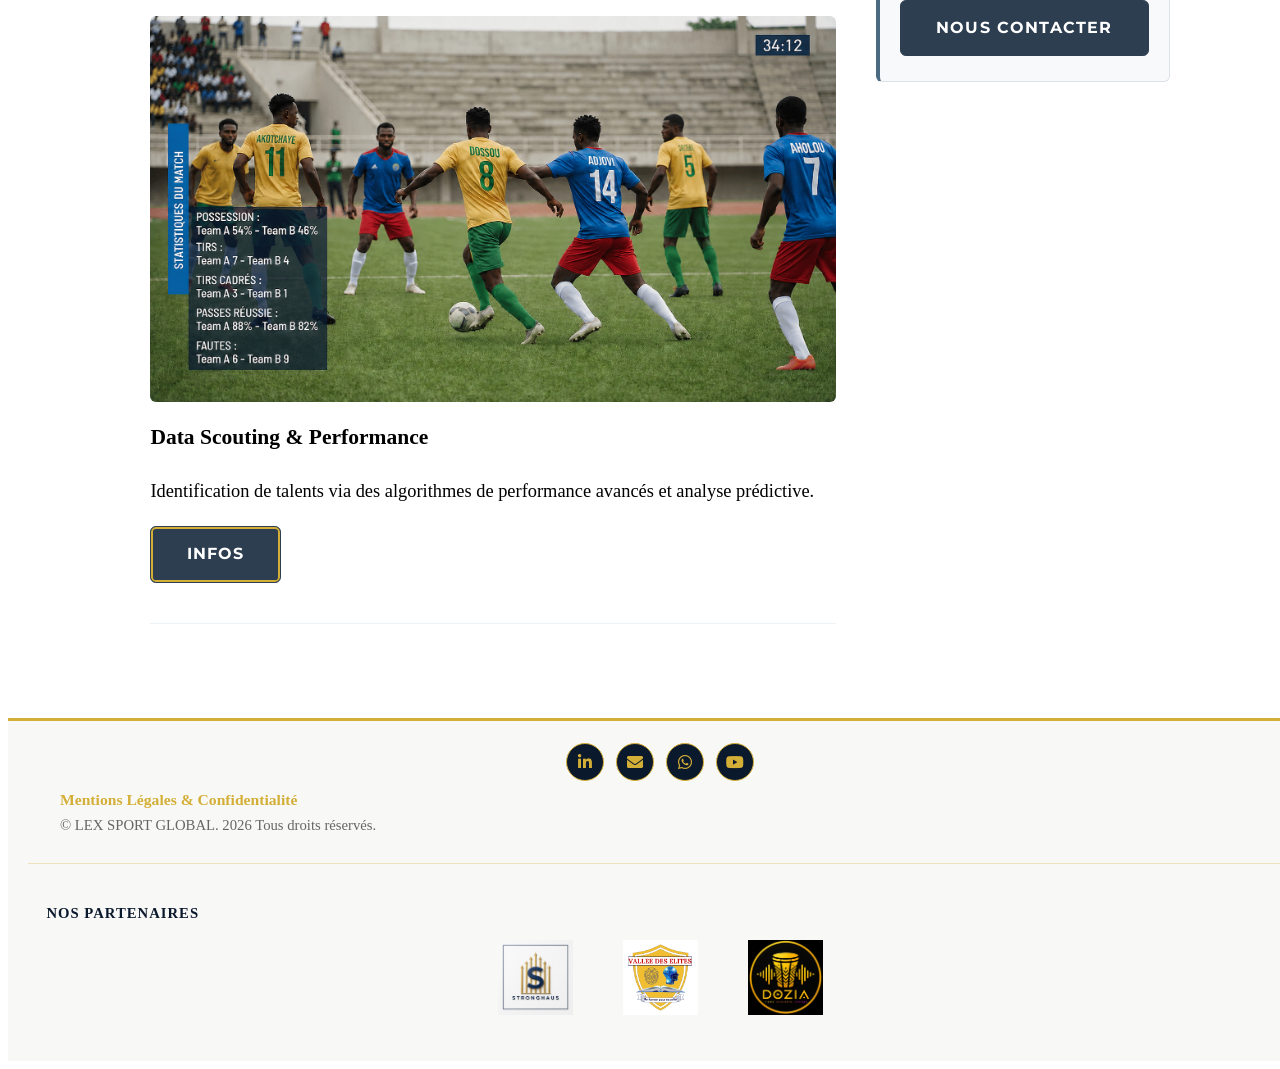
==== commit fbdebaab: "Update index.html" ====
--- a/index.html
+++ b/index.html
@@ -243,7 +243,16 @@
 					</div>
 				</div>
 			</header>
-
+			
+            <!-- BOUTONS SERVICES PERSONNELS (Sous le menu) -->
+               <div class="personal-services">
+                  <a href="https://wa.me/2290196454539?text=Bonjour,%20je%20souhaiterais%20avoir%20des%20informations%20sur%20votre%20service%20de%20traduction." class="btn-perso" target="_blank" rel="noopener noreferrer">
+                  <i class="fas fa-language"></i> Service Traduction
+                  </a>
+                  <a href="https://wa.me/2290196454539?text=Bonjour,%20je%20souhaiterais%20avoir%20des%20informations%20sur%20vos%20services%20numériques." class="btn-perso" target="_blank" rel="noopener noreferrer">
+                  <i class="fas fa-laptop-code"></i> Service Numérique
+                 </a>
+               </div>
 			<!-- Contenu principal -->
 			<div id="main">
 				<div class="inner">
@@ -376,7 +385,6 @@
 				    </div>
 				</section>
 			</footer>
-
 		</div>
 
 		<!-- Bulle Flottante WhatsApp -->
